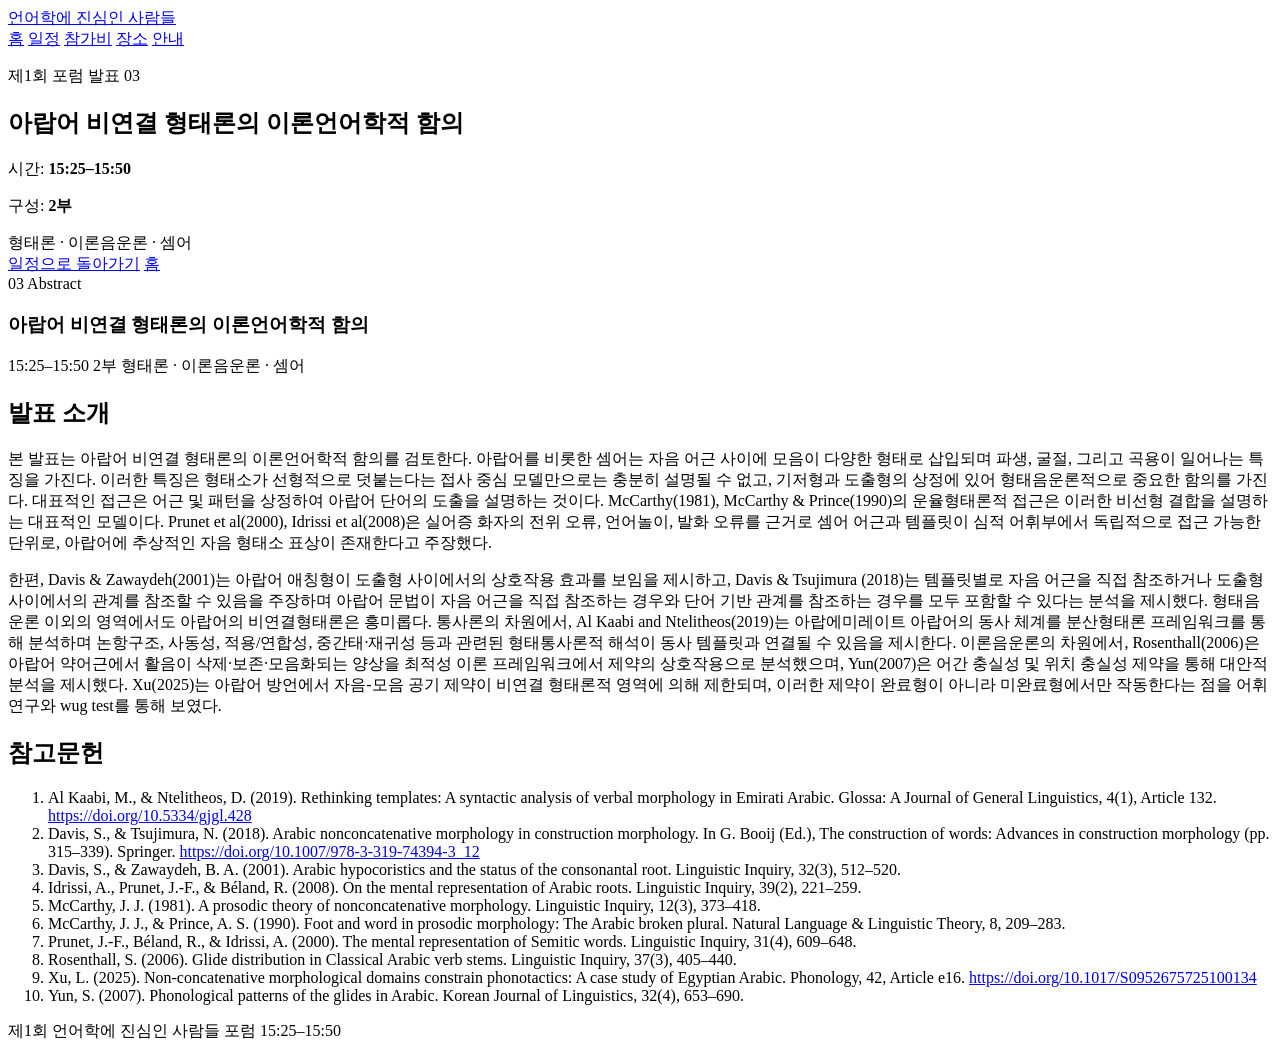
==== talks/arabic-nonconcatenative.html @ 13e84204 "Add files via upload" ====
<!doctype html>
<html lang="ko">
<head>
  <meta charset="utf-8" />
  <meta name="viewport" content="width=device-width, initial-scale=1" />
  <meta name="description" content="아랍어 비연결 형태론의 이론언어학적 함의 발표 소개" />
  <title>아랍어 비연결 형태론의 이론언어학적 함의 | 제1회 언어학에 진심인 사람들 포럼</title>
  <link rel="stylesheet" href="../assets/site.css" />
</head>
<body class="talk-page">
  <header>
    <div class="topbar">
      <div class="brand" aria-label="언어학에 진심인 사람들">
        <a href="../index.html#intro">언어학에 진심인 사람들</a>
      </div>

        <nav class="chapter-tabs" aria-label="챕터 이동">
          <a class="tab" href="../index.html#intro">홈</a>
          <a class="tab is-active" href="../index.html#schedule">일정</a>
          <a class="tab" href="../index.html#fee">참가비</a>
          <a class="tab" href="../index.html#venue">장소</a>
          <a class="tab" href="../index.html#contact">안내</a>
        </nav>
    </div>
  </header>

  <main class="talk-shell">
    <aside class="side talk-side" aria-label="발표 정보">
      <div class="side-main">
        <p class="event-label">제1회 포럼 발표 03</p>
        <h2 class="side-title">아랍어 비연결 형태론의 이론언어학적 함의</h2>
        <p class="side-copy">시간: <b>15:25–15:50</b></p>
        <p class="side-copy">구성: <b>2부</b></p>
        <div class="talk-tags"><span>형태론 · 이론음운론 · 셈어</span></div>
      </div>
      <div class="back-row">
        <a class="cta primary" href="../index.html#schedule">일정으로 돌아가기</a>
        <a class="cta secondary" href="../index.html#intro">홈</a>
      </div>
    </aside>

    <section class="panel talk-panel" aria-label="발표 소개 본문">
      <article class="talk-content">
        <span class="chapter-kicker"><span class="chapter-number">03</span> Abstract</span>
        <h1 class="talk-title">아랍어 비연결 형태론의 이론언어학적 함의</h1>
        <div class="talk-badges">
          <span>15:25–15:50</span>
          <span>2부</span>
          <span>형태론 · 이론음운론 · 셈어</span>
        </div>

        <section class="abstract-card">
          <h2>발표 소개</h2>
              <p>본 발표는 아랍어 비연결 형태론의 이론언어학적 함의를 검토한다. 아랍어를 비롯한 셈어는 자음 어근 사이에 모음이 다양한 형태로 삽입되며 파생, 굴절, 그리고 곡용이 일어나는 특징을 가진다. 이러한 특징은 형태소가 선형적으로 덧붙는다는 접사 중심 모델만으로는 충분히 설명될 수 없고, 기저형과 도출형의 상정에 있어 형태음운론적으로 중요한 함의를 가진다. 대표적인 접근은 어근 및 패턴을 상정하여 아랍어 단어의 도출을 설명하는 것이다. McCarthy(1981), McCarthy &amp; Prince(1990)의 운율형태론적 접근은 이러한 비선형 결합을 설명하는 대표적인 모델이다. Prunet et al(2000), Idrissi et al(2008)은 실어증 화자의 전위 오류, 언어놀이, 발화 오류를 근거로 셈어 어근과 템플릿이 심적 어휘부에서 독립적으로 접근 가능한 단위로, 아랍어에 추상적인 자음 형태소 표상이 존재한다고 주장했다.</p>
              <p>한편, Davis &amp; Zawaydeh(2001)는 아랍어 애칭형이 도출형 사이에서의 상호작용 효과를 보임을 제시하고, Davis &amp; Tsujimura (2018)는 템플릿별로 자음 어근을 직접 참조하거나 도출형 사이에서의 관계를 참조할 수 있음을 주장하며 아랍어 문법이 자음 어근을 직접 참조하는 경우와 단어 기반 관계를 참조하는 경우를 모두 포함할 수 있다는 분석을 제시했다. 형태음운론 이외의 영역에서도 아랍어의 비연결형태론은 흥미롭다. 통사론의 차원에서, Al Kaabi and Ntelitheos(2019)는 아랍에미레이트 아랍어의 동사 체계를 분산형태론 프레임워크를 통해 분석하며 논항구조, 사동성, 적용/연합성, 중간태·재귀성 등과 관련된 형태통사론적 해석이 동사 템플릿과 연결될 수 있음을 제시한다. 이론음운론의 차원에서, Rosenthall(2006)은 아랍어 약어근에서 활음이 삭제·보존·모음화되는 양상을 최적성 이론 프레임워크에서 제약의 상호작용으로 분석했으며, Yun(2007)은 어간 충실성 및 위치 충실성 제약을 통해 대안적 분석을 제시했다. Xu(2025)는 아랍어 방언에서 자음-모음 공기 제약이 비연결 형태론적 영역에 의해 제한되며, 이러한 제약이 완료형이 아니라 미완료형에서만 작동한다는 점을 어휘 연구와 wug test를 통해 보였다.</p>
        </section>

          <section class="abstract-card">
            <h2>참고문헌</h2>
            <ol class="references">
              <li>Al Kaabi, M., &amp; Ntelitheos, D. (2019). Rethinking templates: A syntactic analysis of verbal morphology in Emirati Arabic. Glossa: A Journal of General Linguistics, 4(1), Article 132. <a href="https://doi.org/10.5334/gjgl.428" target="_blank" rel="noopener">https://doi.org/10.5334/gjgl.428</a></li>
              <li>Davis, S., &amp; Tsujimura, N. (2018). Arabic nonconcatenative morphology in construction morphology. In G. Booij (Ed.), The construction of words: Advances in construction morphology (pp. 315–339). Springer. <a href="https://doi.org/10.1007/978-3-319-74394-3_12" target="_blank" rel="noopener">https://doi.org/10.1007/978-3-319-74394-3_12</a></li>
              <li>Davis, S., &amp; Zawaydeh, B. A. (2001). Arabic hypocoristics and the status of the consonantal root. Linguistic Inquiry, 32(3), 512–520.</li>
              <li>Idrissi, A., Prunet, J.-F., &amp; Béland, R. (2008). On the mental representation of Arabic roots. Linguistic Inquiry, 39(2), 221–259.</li>
              <li>McCarthy, J. J. (1981). A prosodic theory of nonconcatenative morphology. Linguistic Inquiry, 12(3), 373–418.</li>
              <li>McCarthy, J. J., &amp; Prince, A. S. (1990). Foot and word in prosodic morphology: The Arabic broken plural. Natural Language &amp; Linguistic Theory, 8, 209–283.</li>
              <li>Prunet, J.-F., Béland, R., &amp; Idrissi, A. (2000). The mental representation of Semitic words. Linguistic Inquiry, 31(4), 609–648.</li>
              <li>Rosenthall, S. (2006). Glide distribution in Classical Arabic verb stems. Linguistic Inquiry, 37(3), 405–440.</li>
              <li>Xu, L. (2025). Non-concatenative morphological domains constrain phonotactics: A case study of Egyptian Arabic. Phonology, 42, Article e16. <a href="https://doi.org/10.1017/S0952675725100134" target="_blank" rel="noopener">https://doi.org/10.1017/S0952675725100134</a></li>
              <li>Yun, S. (2007). Phonological patterns of the glides in Arabic. Korean Journal of Linguistics, 32(4), 653–690.</li>
            </ol>
          </section>

        <div class="chapter-footer">
          <span>제1회 언어학에 진심인 사람들 포럼</span>
          <span>15:25–15:50</span>
        </div>
      </article>
    </section>
  </main>
</body>
</html>
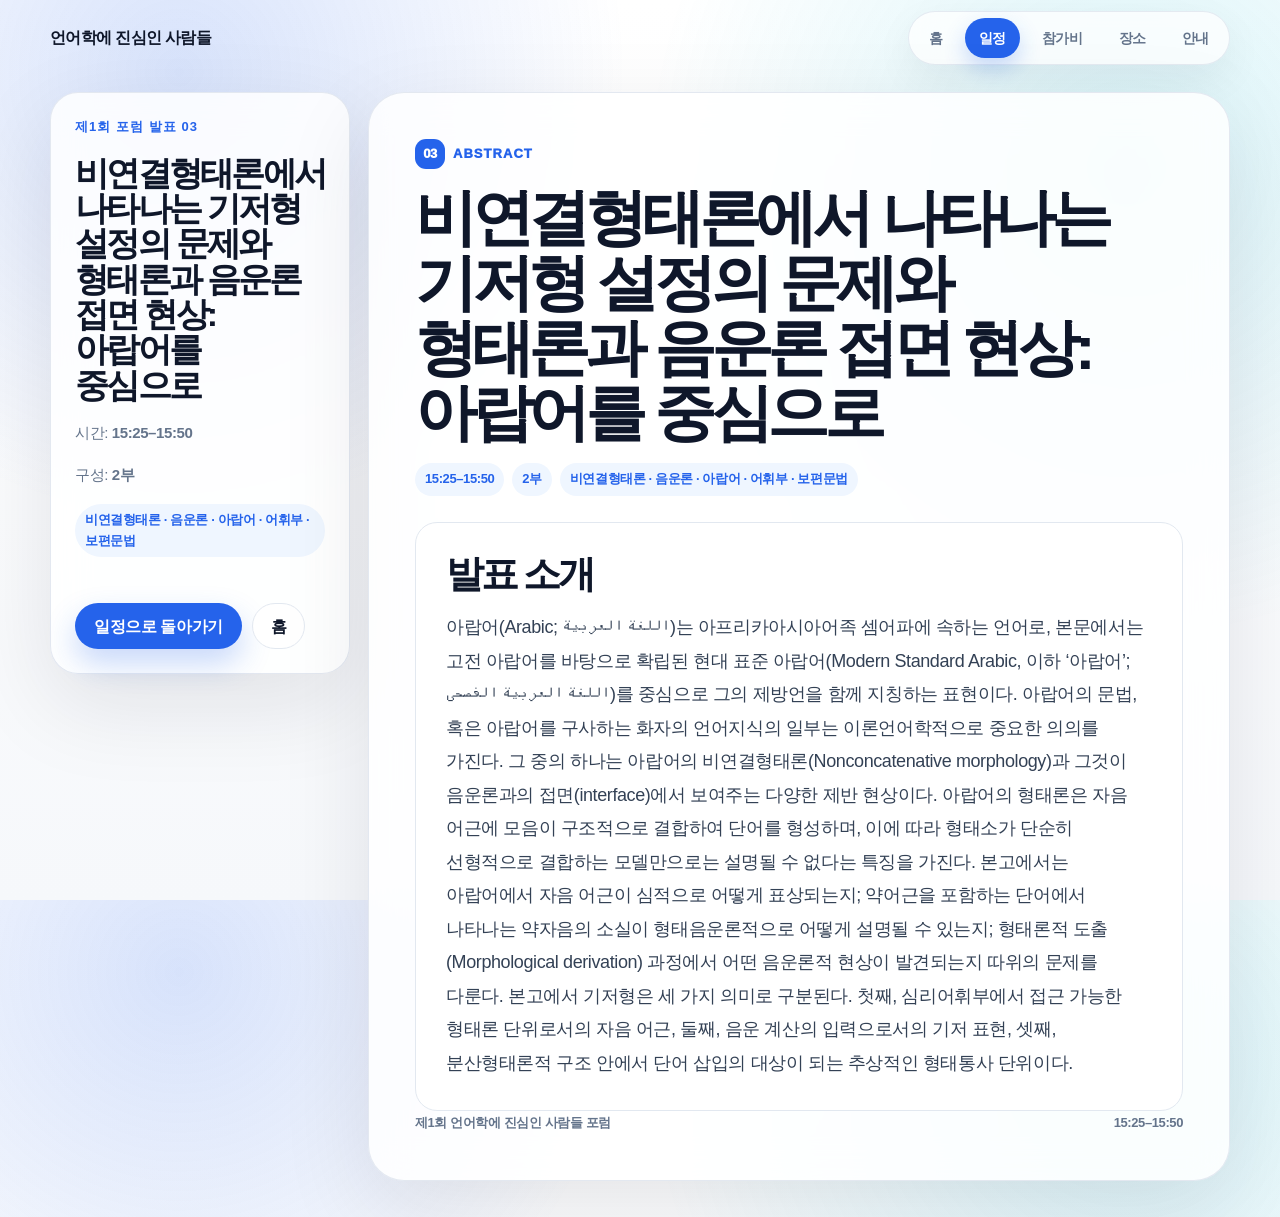
==== commit 176833e2: "Update arabic-nonconcatenative.html" ====
--- a/talks/arabic-nonconcatenative.html
+++ b/talks/arabic-nonconcatenative.html
@@ -3,8 +3,8 @@
 <head>
   <meta charset="utf-8" />
   <meta name="viewport" content="width=device-width, initial-scale=1" />
-  <meta name="description" content="아랍어 비연결 형태론의 이론언어학적 함의 발표 소개" />
-  <title>아랍어 비연결 형태론의 이론언어학적 함의 | 제1회 언어학에 진심인 사람들 포럼</title>
+  <meta name="description" content="비연결형태론에서 나타나는 기저형 설정의 문제와 형태론과 음운론 접면 현상: 아랍어를 중심으로 발표 소개" />
+  <title>비연결형태론에서 나타나는 기저형 설정의 문제와 형태론과 음운론 접면 현상: 아랍어를 중심으로 | 제1회 언어학에 진심인 사람들 포럼</title>
   <link rel="stylesheet" href="../assets/site.css" />
 </head>
 <body class="talk-page">
@@ -28,10 +28,10 @@
     <aside class="side talk-side" aria-label="발표 정보">
       <div class="side-main">
         <p class="event-label">제1회 포럼 발표 03</p>
-        <h2 class="side-title">아랍어 비연결 형태론의 이론언어학적 함의</h2>
+        <h2 class="side-title">비연결형태론에서 나타나는 기저형 설정의 문제와 형태론과 음운론 접면 현상: 아랍어를 중심으로</h2>
         <p class="side-copy">시간: <b>15:25–15:50</b></p>
         <p class="side-copy">구성: <b>2부</b></p>
-        <div class="talk-tags"><span>형태론 · 이론음운론 · 셈어</span></div>
+        <div class="talk-tags"><span>비연결형태론 · 음운론 · 아랍어 · 어휘부 · 보편문법</span></div>
       </div>
       <div class="back-row">
         <a class="cta primary" href="../index.html#schedule">일정으로 돌아가기</a>
@@ -42,33 +42,16 @@
     <section class="panel talk-panel" aria-label="발표 소개 본문">
       <article class="talk-content">
         <span class="chapter-kicker"><span class="chapter-number">03</span> Abstract</span>
-        <h1 class="talk-title">아랍어 비연결 형태론의 이론언어학적 함의</h1>
+        <h1 class="talk-title">비연결형태론에서 나타나는 기저형 설정의 문제와 형태론과 음운론 접면 현상: 아랍어를 중심으로</h1>
         <div class="talk-badges">
           <span>15:25–15:50</span>
           <span>2부</span>
-          <span>형태론 · 이론음운론 · 셈어</span>
+          <span>비연결형태론 · 음운론 · 아랍어 · 어휘부 · 보편문법</span>
         </div>
 
         <section class="abstract-card">
           <h2>발표 소개</h2>
-              <p>본 발표는 아랍어 비연결 형태론의 이론언어학적 함의를 검토한다. 아랍어를 비롯한 셈어는 자음 어근 사이에 모음이 다양한 형태로 삽입되며 파생, 굴절, 그리고 곡용이 일어나는 특징을 가진다. 이러한 특징은 형태소가 선형적으로 덧붙는다는 접사 중심 모델만으로는 충분히 설명될 수 없고, 기저형과 도출형의 상정에 있어 형태음운론적으로 중요한 함의를 가진다. 대표적인 접근은 어근 및 패턴을 상정하여 아랍어 단어의 도출을 설명하는 것이다. McCarthy(1981), McCarthy &amp; Prince(1990)의 운율형태론적 접근은 이러한 비선형 결합을 설명하는 대표적인 모델이다. Prunet et al(2000), Idrissi et al(2008)은 실어증 화자의 전위 오류, 언어놀이, 발화 오류를 근거로 셈어 어근과 템플릿이 심적 어휘부에서 독립적으로 접근 가능한 단위로, 아랍어에 추상적인 자음 형태소 표상이 존재한다고 주장했다.</p>
-              <p>한편, Davis &amp; Zawaydeh(2001)는 아랍어 애칭형이 도출형 사이에서의 상호작용 효과를 보임을 제시하고, Davis &amp; Tsujimura (2018)는 템플릿별로 자음 어근을 직접 참조하거나 도출형 사이에서의 관계를 참조할 수 있음을 주장하며 아랍어 문법이 자음 어근을 직접 참조하는 경우와 단어 기반 관계를 참조하는 경우를 모두 포함할 수 있다는 분석을 제시했다. 형태음운론 이외의 영역에서도 아랍어의 비연결형태론은 흥미롭다. 통사론의 차원에서, Al Kaabi and Ntelitheos(2019)는 아랍에미레이트 아랍어의 동사 체계를 분산형태론 프레임워크를 통해 분석하며 논항구조, 사동성, 적용/연합성, 중간태·재귀성 등과 관련된 형태통사론적 해석이 동사 템플릿과 연결될 수 있음을 제시한다. 이론음운론의 차원에서, Rosenthall(2006)은 아랍어 약어근에서 활음이 삭제·보존·모음화되는 양상을 최적성 이론 프레임워크에서 제약의 상호작용으로 분석했으며, Yun(2007)은 어간 충실성 및 위치 충실성 제약을 통해 대안적 분석을 제시했다. Xu(2025)는 아랍어 방언에서 자음-모음 공기 제약이 비연결 형태론적 영역에 의해 제한되며, 이러한 제약이 완료형이 아니라 미완료형에서만 작동한다는 점을 어휘 연구와 wug test를 통해 보였다.</p>
-        </section>
-
-          <section class="abstract-card">
-            <h2>참고문헌</h2>
-            <ol class="references">
-              <li>Al Kaabi, M., &amp; Ntelitheos, D. (2019). Rethinking templates: A syntactic analysis of verbal morphology in Emirati Arabic. Glossa: A Journal of General Linguistics, 4(1), Article 132. <a href="https://doi.org/10.5334/gjgl.428" target="_blank" rel="noopener">https://doi.org/10.5334/gjgl.428</a></li>
-              <li>Davis, S., &amp; Tsujimura, N. (2018). Arabic nonconcatenative morphology in construction morphology. In G. Booij (Ed.), The construction of words: Advances in construction morphology (pp. 315–339). Springer. <a href="https://doi.org/10.1007/978-3-319-74394-3_12" target="_blank" rel="noopener">https://doi.org/10.1007/978-3-319-74394-3_12</a></li>
-              <li>Davis, S., &amp; Zawaydeh, B. A. (2001). Arabic hypocoristics and the status of the consonantal root. Linguistic Inquiry, 32(3), 512–520.</li>
-              <li>Idrissi, A., Prunet, J.-F., &amp; Béland, R. (2008). On the mental representation of Arabic roots. Linguistic Inquiry, 39(2), 221–259.</li>
-              <li>McCarthy, J. J. (1981). A prosodic theory of nonconcatenative morphology. Linguistic Inquiry, 12(3), 373–418.</li>
-              <li>McCarthy, J. J., &amp; Prince, A. S. (1990). Foot and word in prosodic morphology: The Arabic broken plural. Natural Language &amp; Linguistic Theory, 8, 209–283.</li>
-              <li>Prunet, J.-F., Béland, R., &amp; Idrissi, A. (2000). The mental representation of Semitic words. Linguistic Inquiry, 31(4), 609–648.</li>
-              <li>Rosenthall, S. (2006). Glide distribution in Classical Arabic verb stems. Linguistic Inquiry, 37(3), 405–440.</li>
-              <li>Xu, L. (2025). Non-concatenative morphological domains constrain phonotactics: A case study of Egyptian Arabic. Phonology, 42, Article e16. <a href="https://doi.org/10.1017/S0952675725100134" target="_blank" rel="noopener">https://doi.org/10.1017/S0952675725100134</a></li>
-              <li>Yun, S. (2007). Phonological patterns of the glides in Arabic. Korean Journal of Linguistics, 32(4), 653–690.</li>
-            </ol>
+              <p>아랍어(Arabic; اللغة العربية)는 아프리카아시아어족 셈어파에 속하는 언어로, 본문에서는 고전 아랍어를 바탕으로 확립된 현대 표준 아랍어(Modern Standard Arabic, 이하 ‘아랍어’; اللغة العربية الفصحى)를 중심으로 그의 제방언을 함께 지칭하는 표현이다. 아랍어의 문법, 혹은 아랍어를 구사하는 화자의 언어지식의 일부는 이론언어학적으로 중요한 의의를 가진다. 그 중의 하나는 아랍어의 비연결형태론(Nonconcatenative morphology)과 그것이 음운론과의 접면(interface)에서 보여주는 다양한 제반 현상이다. 아랍어의 형태론은 자음 어근에 모음이 구조적으로 결합하여 단어를 형성하며, 이에 따라 형태소가 단순히 선형적으로 결합하는 모델만으로는 설명될 수 없다는 특징을 가진다. 본고에서는 아랍어에서 자음 어근이 심적으로 어떻게 표상되는지; 약어근을 포함하는 단어에서 나타나는 약자음의 소실이 형태음운론적으로 어떻게 설명될 수 있는지; 형태론적 도출(Morphological derivation) 과정에서 어떤 음운론적 현상이 발견되는지 따위의 문제를 다룬다. 본고에서 기저형은 세 가지 의미로 구분된다. 첫째, 심리어휘부에서 접근 가능한 형태론 단위로서의 자음 어근, 둘째, 음운 계산의 입력으로서의 기저 표현, 셋째, 분산형태론적 구조 안에서 단어 삽입의 대상이 되는 추상적인 형태통사 단위이다.</p>  
           </section>
 
         <div class="chapter-footer">
--- a/assets/site.css
+++ b/assets/site.css
@@ -0,0 +1,976 @@
+:root {
+  --bg: #f6f8fb;
+  --panel: #ffffff;
+  --panel-2: #f8fafc;
+  --ink: #0f172a;
+  --muted: #64748b;
+  --line: #e2e8f0;
+  --accent: #2563eb;
+  --accent-dark: #1d4ed8;
+  --accent-soft: #eff6ff;
+  --cyan: #06b6d4;
+  --green: #10b981;
+  --radius: 28px;
+  --shadow: 0 30px 90px rgba(15, 23, 42, 0.10);
+}
+
+* { box-sizing: border-box; }
+
+html,
+body { height: 100%; }
+
+body {
+  margin: 0;
+  overflow: hidden;
+  background:
+    radial-gradient(circle at 14% 8%, rgba(37, 99, 235, 0.18), transparent 28rem),
+    radial-gradient(circle at 88% 18%, rgba(6, 182, 212, 0.15), transparent 30rem),
+    linear-gradient(180deg, #ffffff 0%, var(--bg) 100%);
+  color: var(--ink);
+  font-family: -apple-system, BlinkMacSystemFont, "Apple SD Gothic Neo", "Noto Sans KR", "Malgun Gothic", sans-serif;
+  line-height: 1.58;
+  letter-spacing: -0.025em;
+  word-break: keep-all;
+}
+
+button,
+a {
+  font: inherit;
+  color: inherit;
+}
+
+.app {
+  min-height: 100svh;
+  display: grid;
+  grid-template-rows: auto 1fr;
+}
+
+.topbar {
+  width: min(1180px, calc(100% - 36px));
+  margin: 0 auto;
+  min-height: 76px;
+  display: flex;
+  align-items: center;
+  justify-content: space-between;
+  gap: 24px;
+}
+
+.brand {
+  display: inline-flex;
+  align-items: center;
+  gap: 10px;
+  min-width: max-content;
+  font-weight: 900;
+  letter-spacing: -0.04em;
+}
+
+.brand a {
+  text-decoration: none;
+}
+
+.brand-mark {
+  width: 34px;
+  height: 34px;
+  display: grid;
+  place-items: center;
+  border-radius: 12px;
+  color: #fff;
+  background: linear-gradient(135deg, var(--accent), var(--cyan));
+  box-shadow: 0 10px 24px rgba(37, 99, 235, 0.22);
+  font-size: 13px;
+  letter-spacing: -0.08em;
+}
+
+.chapter-tabs {
+  display: flex;
+  align-items: center;
+  gap: 8px;
+  padding: 6px;
+  border: 1px solid rgba(226, 232, 240, 0.9);
+  border-radius: 999px;
+  background: rgba(255, 255, 255, 0.75);
+  backdrop-filter: blur(16px);
+  box-shadow: 0 14px 40px rgba(15, 23, 42, 0.06);
+}
+
+.tab {
+  display: inline-flex;
+  align-items: center;
+  justify-content: center;
+  appearance: none;
+  border: 0;
+  border-radius: 999px;
+  background: transparent;
+  color: var(--muted);
+  cursor: pointer;
+  padding: 9px 14px;
+  font-size: 14px;
+  font-weight: 800;
+  text-decoration: none;
+  transition: background 160ms ease, color 160ms ease, box-shadow 160ms ease;
+}
+
+.tab:hover {
+  color: var(--accent);
+  background: var(--accent-soft);
+}
+
+.tab.is-active {
+  color: #fff;
+  background: var(--accent);
+  box-shadow: 0 10px 22px rgba(37, 99, 235, 0.24);
+}
+
+.deck {
+  width: min(1180px, calc(100% - 36px));
+  height: calc(100svh - 76px);
+  min-height: 0;
+  margin: 0 auto;
+  padding: 16px 0 28px;
+  display: grid;
+  grid-template-columns: 300px minmax(0, 1fr);
+  gap: 18px;
+}
+
+.side,
+.panel {
+  min-height: 0;
+  border: 1px solid rgba(226, 232, 240, 0.96);
+  background: rgba(255, 255, 255, 0.84);
+  backdrop-filter: blur(18px);
+  box-shadow: var(--shadow);
+}
+
+.side {
+  border-radius: var(--radius);
+  padding: 24px;
+  display: flex;
+  flex-direction: column;
+  justify-content: space-between;
+  gap: 24px;
+}
+
+.event-label {
+  margin: 0 0 18px;
+  color: var(--accent);
+  font-size: 13px;
+  font-weight: 900;
+  letter-spacing: 0.08em;
+  text-transform: uppercase;
+}
+
+.side-title {
+  margin: 0;
+  font-size: clamp(28px, 3.6vw, 42px);
+  line-height: 1.04;
+  letter-spacing: -0.08em;
+}
+
+.side-copy {
+  margin: 18px 0 0;
+  color: var(--muted);
+  font-size: 15px;
+}
+
+.progress-wrap {
+  display: grid;
+  gap: 12px;
+}
+
+.progress-top {
+  display: flex;
+  align-items: center;
+  justify-content: space-between;
+  gap: 14px;
+  color: var(--muted);
+  font-size: 13px;
+  font-weight: 850;
+}
+
+.progress {
+  height: 8px;
+  overflow: hidden;
+  border-radius: 999px;
+  background: #e8eef7;
+}
+
+.progress span {
+  display: block;
+  width: 20%;
+  height: 100%;
+  border-radius: inherit;
+  background: linear-gradient(90deg, var(--accent), var(--cyan));
+  transition: width 260ms ease;
+}
+
+.side-actions {
+  display: grid;
+  grid-template-columns: 1fr 1fr;
+  gap: 10px;
+  margin-top: 16px;
+}
+
+.nav-button,
+.cta,
+.part-button {
+  appearance: none;
+  cursor: pointer;
+  border: 1px solid var(--line);
+  background: var(--panel);
+  border-radius: 999px;
+  font-weight: 900;
+  transition: transform 160ms ease, background 160ms ease, color 160ms ease, border-color 160ms ease, box-shadow 160ms ease;
+}
+
+.nav-button {
+  min-height: 44px;
+  color: var(--ink);
+}
+
+.nav-button:hover,
+.cta.secondary:hover,
+.part-button:hover {
+  transform: translateY(-1px);
+  border-color: rgba(37, 99, 235, 0.35);
+  color: var(--accent);
+}
+
+.nav-button:disabled {
+  cursor: not-allowed;
+  color: #cbd5e1;
+  transform: none;
+  background: #f8fafc;
+}
+
+.contact-box {
+  padding: 16px;
+  border-radius: 22px;
+  background: var(--panel-2);
+  border: 1px solid var(--line);
+  color: var(--muted);
+  font-size: 14px;
+}
+
+.contact-box strong {
+  display: block;
+  margin-bottom: 4px;
+  color: var(--ink);
+  font-size: 15px;
+}
+
+.contact-box a {
+  text-decoration: none;
+  color: var(--accent);
+  font-weight: 900;
+}
+
+.panel {
+  position: relative;
+  overflow: hidden;
+  border-radius: calc(var(--radius) + 8px);
+}
+
+.chapter {
+  height: 100%;
+  padding: clamp(26px, 4vw, 46px);
+  display: grid;
+  align-content: center;
+  gap: 28px;
+  animation: chapterIn 260ms ease both;
+}
+
+.chapter[hidden] { display: none !important; }
+
+@keyframes chapterIn {
+  from { opacity: 0; transform: translateX(18px); }
+  to { opacity: 1; transform: translateX(0); }
+}
+
+.chapter-header {
+  display: flex;
+  align-items: flex-start;
+  justify-content: space-between;
+  gap: 24px;
+}
+
+.chapter-kicker {
+  display: inline-flex;
+  align-items: center;
+  gap: 8px;
+  margin-bottom: 16px;
+  color: var(--accent);
+  font-size: 13px;
+  font-weight: 950;
+  letter-spacing: 0.08em;
+  text-transform: uppercase;
+}
+
+.chapter-number {
+  width: 30px;
+  height: 30px;
+  display: inline-grid;
+  place-items: center;
+  border-radius: 11px;
+  color: #fff;
+  background: var(--accent);
+  letter-spacing: -0.04em;
+}
+
+h1,
+h2,
+h3,
+p { margin-top: 0; }
+
+h1 {
+  max-width: 760px;
+  margin-bottom: 20px;
+  font-size: clamp(46px, 7vw, 82px);
+  line-height: 0.98;
+  letter-spacing: -0.09em;
+}
+
+h2 {
+  margin-bottom: 12px;
+  font-size: clamp(34px, 5vw, 64px);
+  line-height: 1.02;
+  letter-spacing: -0.085em;
+}
+
+.lead {
+  max-width: 720px;
+  margin-bottom: 0;
+  color: #334155;
+  font-size: clamp(17px, 2vw, 21px);
+  line-height: 1.72;
+}
+
+.mini-note {
+  color: var(--muted);
+  font-size: 14px;
+  font-weight: 800;
+}
+
+.hero-actions {
+  display: flex;
+  flex-wrap: wrap;
+  gap: 10px;
+  margin-top: 26px;
+}
+
+.cta {
+  min-height: 46px;
+  padding: 0 18px;
+  text-decoration: none;
+  display: inline-flex;
+  align-items: center;
+  justify-content: center;
+}
+
+.cta.primary {
+  border-color: transparent;
+  color: #fff;
+  background: var(--accent);
+  box-shadow: 0 14px 30px rgba(37, 99, 235, 0.25);
+}
+
+.cta.primary:hover {
+  background: var(--accent-dark);
+  transform: translateY(-1px);
+}
+
+.cta.secondary {
+  color: var(--ink);
+  background: #fff;
+}
+
+.summary-grid {
+  display: grid;
+  grid-template-columns: repeat(4, minmax(0, 1fr));
+  gap: 10px;
+}
+
+.summary-card,
+.info-card,
+.fee-card,
+.route-card,
+.slot,
+.notice-card,
+.abstract-card {
+  border: 1px solid var(--line);
+  border-radius: 22px;
+  background: #fff;
+}
+
+.summary-card {
+  padding: 18px;
+  min-height: 118px;
+}
+
+.label {
+  display: block;
+  margin-bottom: 10px;
+  color: var(--muted);
+  font-size: 13px;
+  font-weight: 850;
+}
+
+.value {
+  display: block;
+  font-size: 18px;
+  font-weight: 950;
+  line-height: 1.35;
+  letter-spacing: -0.045em;
+}
+
+.two-col {
+  display: grid;
+  grid-template-columns: 0.88fr 1.12fr;
+  gap: 18px;
+  align-items: start;
+}
+
+.info-card { padding: 22px; }
+
+.info-card strong {
+  display: block;
+  margin-bottom: 10px;
+  font-size: 18px;
+  letter-spacing: -0.05em;
+}
+
+.info-card p,
+.route-card p,
+.notice-card p { margin-bottom: 0; color: var(--muted); }
+
+.fee-grid {
+  display: grid;
+  grid-template-columns: repeat(3, minmax(0, 1fr));
+  gap: 12px;
+}
+
+.fee-card {
+  position: relative;
+  overflow: hidden;
+  padding: 24px;
+  min-height: 190px;
+}
+
+.fee-card::after {
+  content: "";
+  position: absolute;
+  width: 136px;
+  height: 136px;
+  right: -58px;
+  bottom: -62px;
+  border-radius: 999px;
+  background: rgba(37, 99, 235, 0.10);
+}
+
+.fee-card:nth-child(2)::after { background: rgba(6, 182, 212, 0.12); }
+.fee-card:nth-child(3)::after { background: rgba(16, 185, 129, 0.12); }
+
+.fee-card strong {
+  display: block;
+  margin-bottom: 18px;
+  color: var(--muted);
+  font-size: 14px;
+}
+
+.fee-card span {
+  display: block;
+  color: var(--accent);
+  font-size: clamp(34px, 5vw, 48px);
+  font-weight: 950;
+  line-height: 1;
+  letter-spacing: -0.08em;
+}
+
+.fee-card p {
+  position: relative;
+  z-index: 1;
+  margin: 18px 0 0;
+  color: var(--muted);
+  font-size: 14px;
+}
+
+.part-tabs {
+  display: flex;
+  flex-wrap: wrap;
+  gap: 8px;
+  margin-bottom: 16px;
+}
+
+.part-button {
+  padding: 9px 14px;
+  color: var(--muted);
+  font-size: 14px;
+  background: #fff;
+}
+
+.part-button.is-active {
+  color: #fff;
+  border-color: transparent;
+  background: var(--accent);
+  box-shadow: 0 10px 22px rgba(37, 99, 235, 0.20);
+}
+
+.part-panel[hidden] { display: none !important; }
+
+.schedule-box { display: grid; gap: 10px; }
+
+.slot {
+  display: grid;
+  grid-template-columns: 128px minmax(0, 1fr);
+  gap: 18px;
+  padding: 16px 18px;
+}
+
+.time {
+  color: var(--accent);
+  font-variant-numeric: tabular-nums;
+  font-weight: 950;
+  white-space: nowrap;
+}
+
+.slot h3 {
+  margin: 0;
+  font-size: 18px;
+  font-weight: 850;
+  line-height: 1.45;
+  letter-spacing: -0.045em;
+}
+
+.talk-link {
+  position: relative;
+  display: inline-flex;
+  align-items: baseline;
+  gap: 8px;
+  color: var(--ink);
+  text-decoration: none;
+  transition: color 160ms ease;
+}
+
+.talk-link::after {
+  content: "발표 소개";
+  flex: 0 0 auto;
+  align-self: center;
+  padding: 4px 8px;
+  border-radius: 999px;
+  color: var(--accent);
+  background: var(--accent-soft);
+  font-size: 12px;
+  font-weight: 950;
+  letter-spacing: -0.02em;
+  opacity: 0.95;
+}
+
+.talk-link:hover,
+.talk-link:focus-visible {
+  color: var(--accent);
+}
+
+.meta {
+  margin-top: 6px;
+  color: var(--muted);
+  font-size: 14px;
+}
+
+.muted-row { background: var(--panel-2); }
+.muted-row .time,
+.muted-row h3 { color: var(--muted); }
+
+.route-layout {
+  display: grid;
+  grid-template-columns: minmax(0, 0.9fr) minmax(0, 1.1fr);
+  gap: 18px;
+  align-items: start;
+}
+
+.route-card { padding: 22px; }
+
+.address {
+  margin: 0 0 18px;
+  font-size: clamp(24px, 3vw, 34px);
+  font-weight: 950;
+  line-height: 1.25;
+  letter-spacing: -0.075em;
+}
+
+.route-list {
+  margin: 0;
+  padding: 0;
+  list-style: none;
+  display: grid;
+  gap: 10px;
+  counter-reset: step;
+}
+
+.route-list li {
+  position: relative;
+  padding-left: 34px;
+  color: var(--muted);
+}
+
+.route-list li::before {
+  content: counter(step);
+  counter-increment: step;
+  position: absolute;
+  top: 1px;
+  left: 0;
+  width: 22px;
+  height: 22px;
+  display: grid;
+  place-items: center;
+  border-radius: 8px;
+  color: #fff;
+  background: var(--accent);
+  font-size: 12px;
+  font-weight: 950;
+}
+
+.map-card {
+  overflow: hidden;
+  border: 1px solid var(--line);
+  border-radius: 24px;
+  background: #eef4ff;
+}
+
+.map-card img {
+  display: block;
+  width: 100%;
+  height: min(42vh, 360px);
+  object-fit: cover;
+}
+
+.chapter[data-panel="intro"] {
+  grid-template-rows: auto auto;
+  align-content: center;
+}
+
+.linguistics-card {
+  width: min(100%, 900px);
+  margin: 0 auto;
+  padding: clamp(8px, 1.4vw, 16px);
+  overflow: hidden;
+  border: 1px solid var(--line);
+  border-radius: 28px;
+  background: #fff;
+}
+
+.linguistics-card img {
+  display: block;
+  width: 100%;
+  height: auto;
+  object-fit: contain;
+  object-position: center;
+}
+
+.map-card figcaption,
+.map-fallback {
+  padding: 12px 14px;
+  color: var(--muted);
+  font-size: 13px;
+}
+
+.map-fallback {
+  display: none;
+  min-height: 240px;
+  place-items: center;
+  text-align: center;
+}
+
+.map-card.missing .map-fallback { display: grid; }
+
+.notice-grid {
+  display: grid;
+  grid-template-columns: repeat(3, minmax(0, 1fr));
+  gap: 12px;
+}
+
+.notice-card {
+  padding: 22px;
+  min-height: 170px;
+}
+
+.notice-card strong {
+  display: block;
+  margin-bottom: 12px;
+  font-size: 20px;
+  letter-spacing: -0.055em;
+}
+
+.email-link {
+  display: inline-flex;
+  align-items: center;
+  gap: 8px;
+  margin-top: 14px;
+  padding: 10px 14px;
+  border-radius: 999px;
+  color: #fff;
+  background: var(--accent);
+  text-decoration: none;
+  font-weight: 900;
+}
+
+.chapter-footer {
+  display: flex;
+  align-items: center;
+  justify-content: space-between;
+  gap: 16px;
+  padding-top: 2px;
+  color: var(--muted);
+  font-size: 13px;
+  font-weight: 800;
+}
+
+.mobile-tabs { display: none; }
+
+body.talk-page {
+  min-height: 100%;
+  overflow: auto;
+}
+
+.talk-shell {
+  width: min(1180px, calc(100% - 36px));
+  min-height: calc(100svh - 76px);
+  margin: 0 auto;
+  padding: 16px 0 36px;
+  display: grid;
+  grid-template-columns: 300px minmax(0, 1fr);
+  gap: 18px;
+}
+
+.talk-page .panel {
+  overflow: visible;
+}
+
+.talk-side {
+  align-self: start;
+  position: sticky;
+  top: 16px;
+}
+
+.talk-side .side-title {
+  font-size: clamp(25px, 2.8vw, 34px);
+}
+
+.talk-tags {
+  display: flex;
+  flex-wrap: wrap;
+  gap: 8px;
+  margin-top: 18px;
+}
+
+.talk-tags span,
+.talk-badges span {
+  display: inline-flex;
+  align-items: center;
+  min-height: 32px;
+  padding: 6px 10px;
+  border-radius: 999px;
+  color: var(--accent);
+  background: var(--accent-soft);
+  font-size: 13px;
+  font-weight: 900;
+}
+
+.talk-content {
+  padding: clamp(26px, 4vw, 46px);
+}
+
+.talk-title {
+  max-width: 900px;
+  margin-bottom: 18px;
+  font-size: clamp(34px, 5.4vw, 62px);
+  line-height: 1.05;
+  letter-spacing: -0.085em;
+}
+
+.talk-badges {
+  display: flex;
+  flex-wrap: wrap;
+  gap: 8px;
+  margin: 0 0 26px;
+}
+
+.abstract-card {
+  padding: clamp(20px, 3vw, 30px);
+  margin-top: 14px;
+}
+
+.abstract-card h2 {
+  margin-bottom: 16px;
+  font-size: clamp(24px, 3.3vw, 38px);
+  line-height: 1.12;
+}
+
+.abstract-card p {
+  margin-bottom: 1em;
+  color: #334155;
+  font-size: clamp(16px, 1.6vw, 18px);
+  line-height: 1.86;
+}
+
+.abstract-card p:last-child { margin-bottom: 0; }
+
+.references {
+  margin: 0;
+  padding-left: 1.25rem;
+  display: grid;
+  gap: 10px;
+  color: #334155;
+  font-size: 15px;
+  line-height: 1.65;
+  word-break: normal;
+  overflow-wrap: anywhere;
+}
+
+.references a {
+  color: var(--accent);
+  font-weight: 850;
+  text-decoration-thickness: 0.08em;
+  text-underline-offset: 0.18em;
+}
+
+.back-row {
+  display: flex;
+  flex-wrap: wrap;
+  gap: 10px;
+  margin-top: 22px;
+}
+
+@media (max-width: 980px) {
+  body { overflow: hidden; }
+  body.talk-page { overflow: auto; }
+
+  .topbar { min-height: 68px; }
+  .chapter-tabs { display: none; }
+
+  .mobile-tabs {
+    display: flex;
+    gap: 8px;
+    overflow-x: auto;
+    padding: 0 0 8px;
+    scrollbar-width: none;
+  }
+
+  .mobile-tabs::-webkit-scrollbar { display: none; }
+
+  .deck {
+    height: calc(100svh - 68px);
+    padding: 10px 0 18px;
+    grid-template-columns: 1fr;
+    grid-template-rows: auto 1fr;
+  }
+
+  .side {
+    padding: 14px;
+    border-radius: 22px;
+    gap: 12px;
+  }
+
+  .side-main { display: none; }
+  .contact-box { display: none; }
+  .side-actions { margin-top: 0; }
+
+  .panel {
+    overflow-y: auto;
+    -webkit-overflow-scrolling: touch;
+    border-radius: 24px;
+  }
+
+  .chapter {
+    min-height: 100%;
+    height: auto;
+    align-content: start;
+    padding: 24px;
+  }
+
+  .chapter[data-panel="intro"] {
+    grid-template-rows: auto auto;
+  }
+
+  .summary-grid,
+  .fee-grid,
+  .route-layout,
+  .notice-grid,
+  .two-col {
+    grid-template-columns: 1fr;
+  }
+
+  .slot {
+    grid-template-columns: 1fr;
+    gap: 5px;
+  }
+
+  .talk-link {
+    display: inline;
+  }
+
+  .talk-link::after {
+    margin-left: 8px;
+    vertical-align: middle;
+  }
+
+  .talk-shell {
+    width: min(1180px, calc(100% - 22px));
+    min-height: 0;
+    padding: 10px 0 22px;
+    grid-template-columns: 1fr;
+  }
+
+  .talk-page .side-main {
+    display: block;
+  }
+
+  .talk-page .contact-box {
+    display: none;
+  }
+
+  .talk-side {
+    position: static;
+  }
+
+  .talk-content {
+    padding: 24px;
+  }
+}
+
+@media (max-width: 620px) {
+  .topbar,
+  .deck,
+  .talk-shell {
+    width: min(100% - 22px, 1180px);
+  }
+
+  .brand span:last-child {
+    max-width: 220px;
+    overflow: hidden;
+    text-overflow: ellipsis;
+    white-space: nowrap;
+  }
+
+  h1 { font-size: clamp(38px, 13vw, 60px); }
+  h2 { font-size: clamp(32px, 11vw, 48px); }
+
+  .summary-card,
+  .fee-card,
+  .info-card,
+  .route-card,
+  .notice-card,
+  .abstract-card {
+    padding: 18px;
+  }
+
+  .talk-title {
+    font-size: clamp(31px, 11vw, 48px);
+  }
+}
+
+@media (prefers-reduced-motion: reduce) {
+  *, *::before, *::after {
+    animation-duration: 1ms !important;
+    transition-duration: 1ms !important;
+    scroll-behavior: auto !important;
+  }
+}
